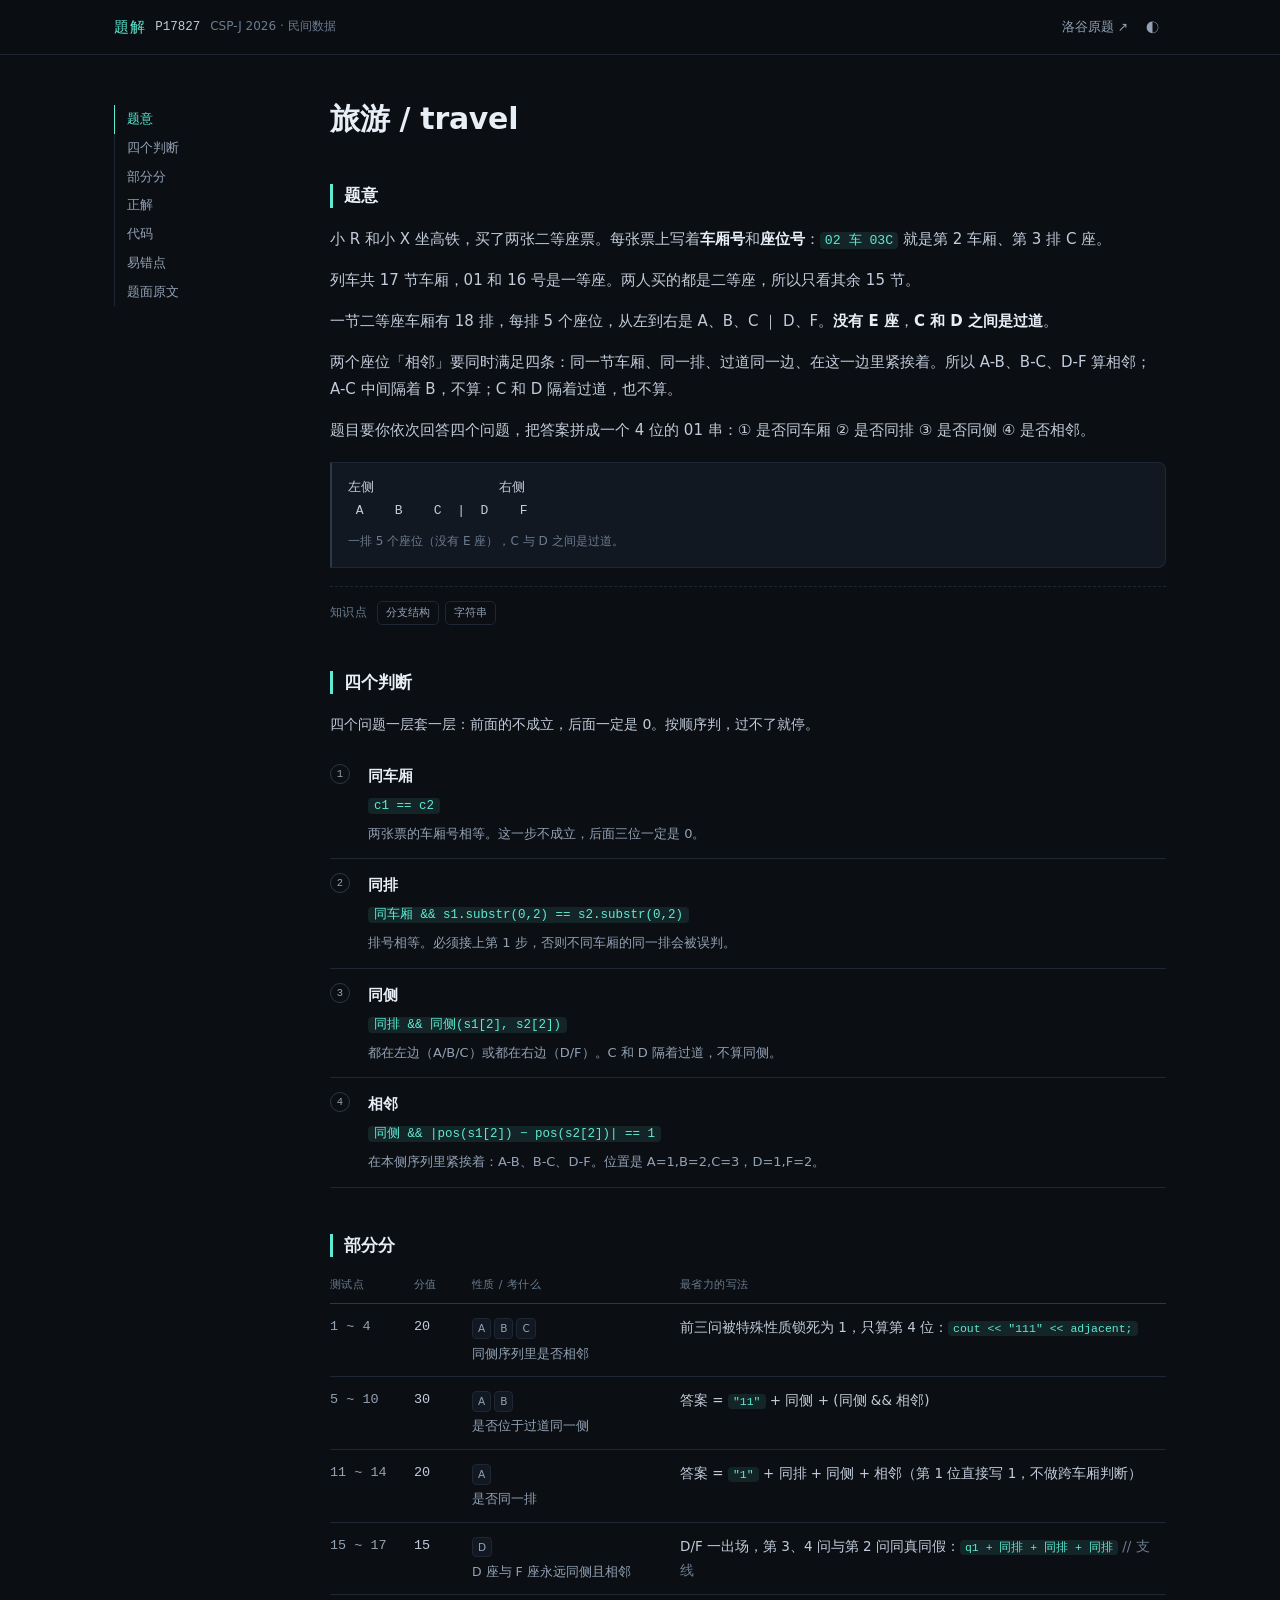
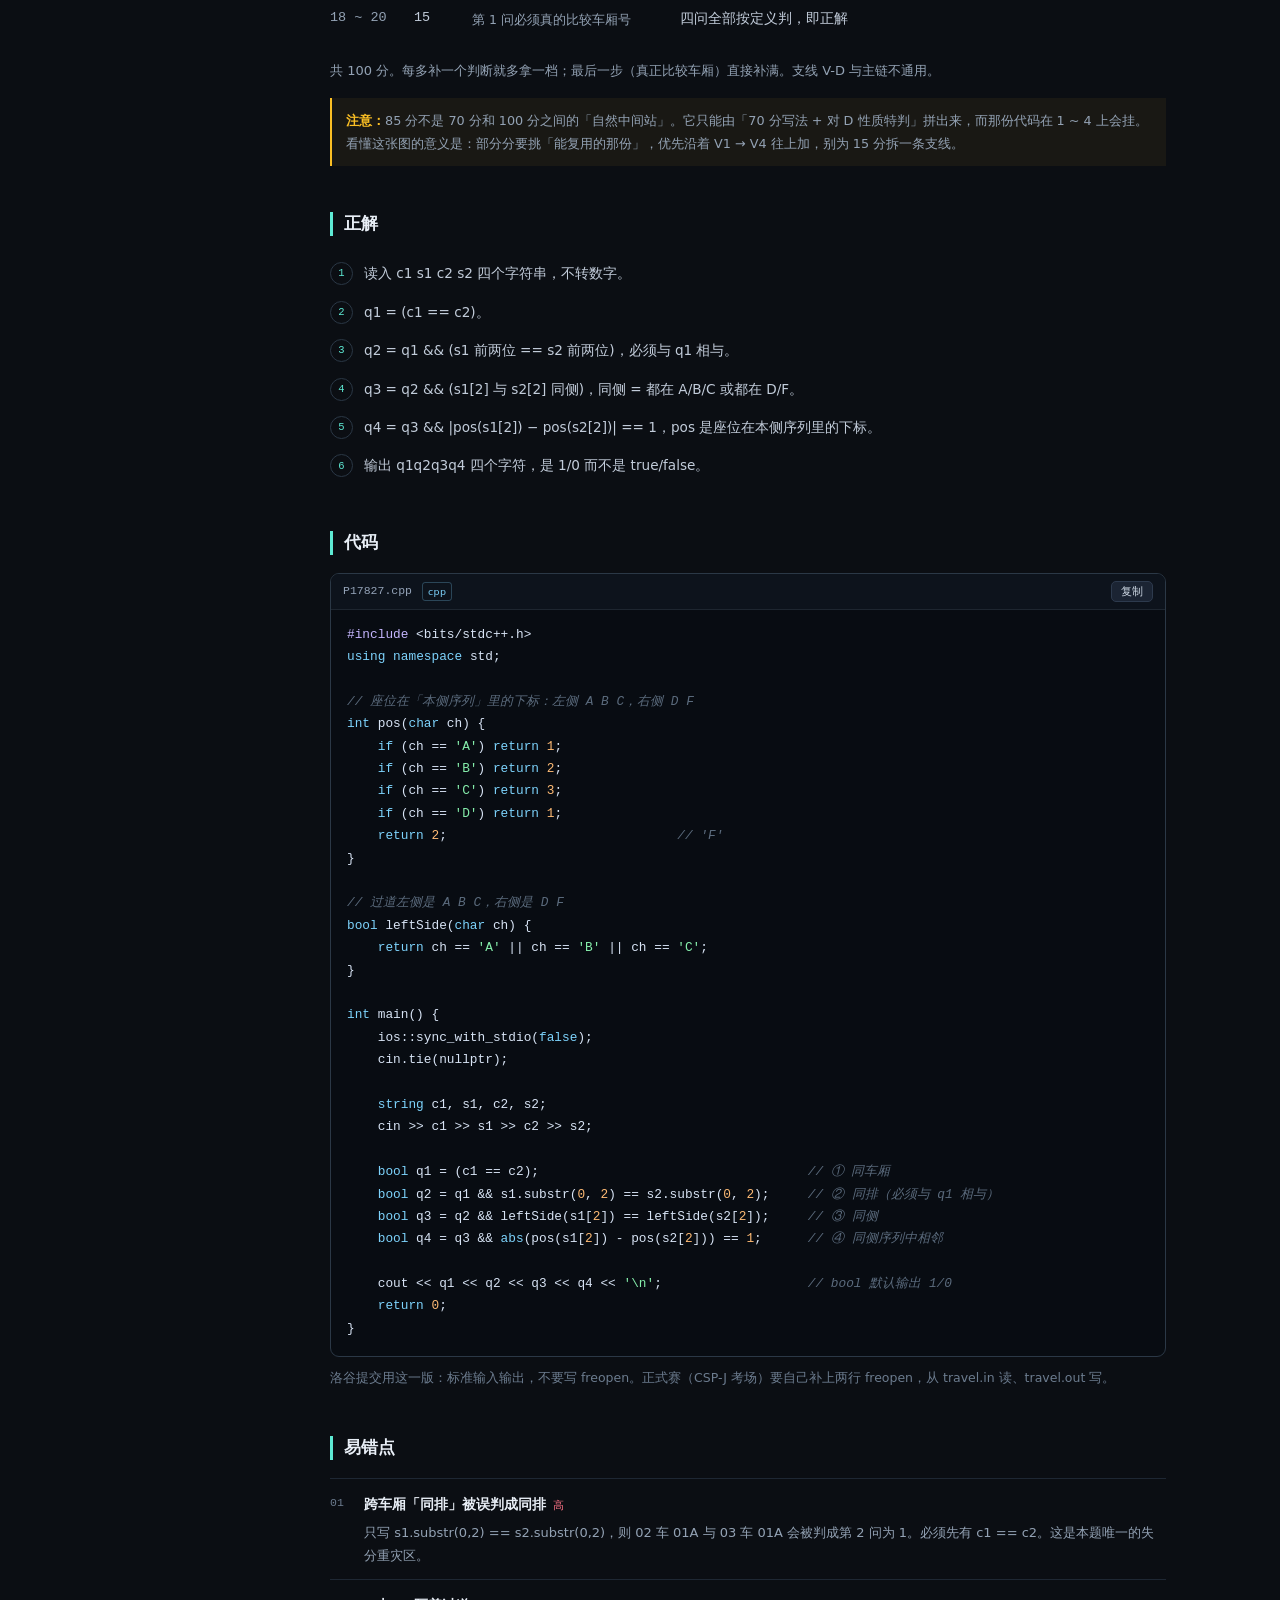
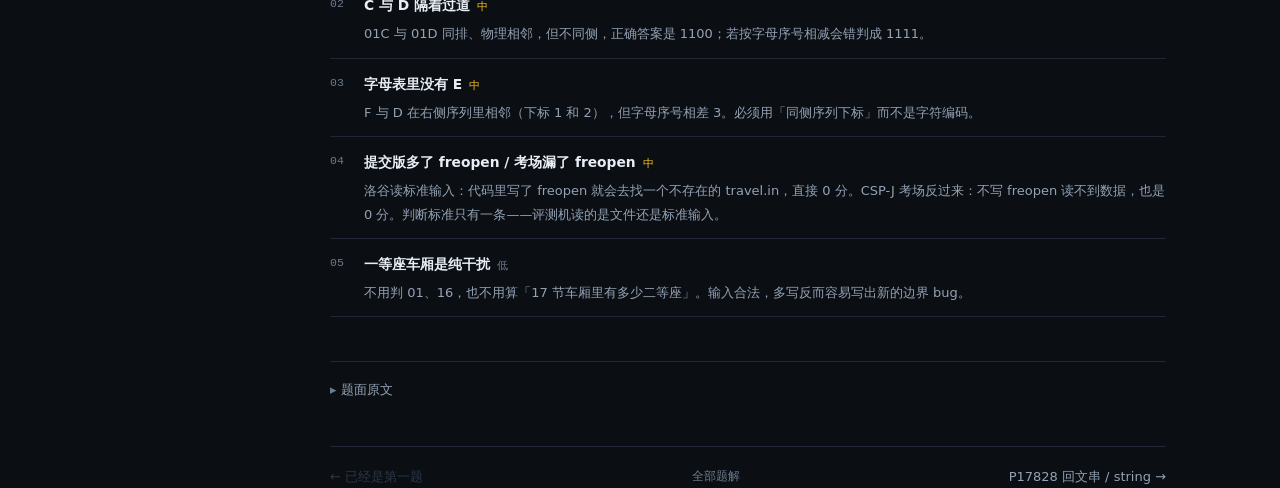
==== problem.html @ 6dc2971e "题解集：CSP-J 2026 P17827-P17830（静态站 + 构建/校验脚本）" ====
<!DOCTYPE html>
<html lang="zh-CN" data-theme="dark">
<head>
<meta charset="utf-8">
<meta name="viewport" content="width=device-width, initial-scale=1">
<title>题解</title>
<link rel="stylesheet" href="assets/style.css">
<link rel="icon" href="data:image/svg+xml,<svg xmlns='http://www.w3.org/2000/svg' viewBox='0 0 100 100'><rect width='100' height='100' rx='24' fill='%230f1720'/><text x='50' y='72' font-size='58' text-anchor='middle' fill='%235eead4' font-family='serif'>題</text></svg>">
</head>
<body data-page="problem">

<header class="site-head">
  <div class="wrap wide head-inner">
    <a class="brand" href="index.html">題解</a>
    <span class="pid" id="pid"></span>
    <span class="crumb" id="crumb"></span>
    <span class="spacer"></span>
    <a class="ghost-link" id="srcLink" href="#" target="_blank" rel="noopener">洛谷原题 ↗</a>
    <button class="icon-btn" id="btnTheme" title="切换深色 / 浅色" aria-label="切换主题">◐</button>
  </div>
</header>

<main class="layout">

  <aside class="toc" id="toc" aria-label="本页目录"></aside>

  <div class="content">

  <div class="hero">
    <h1 id="title"></h1>
  </div>

  <section id="summary">
    <h2>题意</h2>
    <div id="summaryBody"></div>
    <div id="figure"></div>
    <div class="kline">
      <span class="kline-label">知识点</span>
      <div class="tags" id="tagRow"></div>
    </div>
  </section>

  <section id="points">
    <h2 id="pointsTitle"></h2>
    <div id="pointsBody"></div>
  </section>

  <section id="partial" hidden>
    <h2>部分分</h2>
    <div id="partialBody"></div>
  </section>

  <section id="solution">
    <h2>正解</h2>
    <div id="solutionBody"></div>
  </section>

  <section id="code">
    <h2>代码</h2>
    <div id="codeBody"></div>
  </section>

  <section id="pitfalls">
    <h2>易错点</h2>
    <div id="pitfallBody"></div>
  </section>

  <details class="statement" id="statement">
    <summary>题面原文</summary>
    <div id="statementBody"></div>
  </details>

  <nav class="pager" id="pager"></nav>

  </div>
</main>

<div class="toast" id="toast" role="status" aria-live="polite"></div>

<script src="assets/data.js"></script>
<script src="assets/common.js"></script>
<script src="assets/problem.js"></script>
</body>
</html>
---- assets/style.css ----
/* ============================================================
   题解站 · 样式
   两页共用：index.html（列表）、problem.html（详情）
   ============================================================ */

:root[data-theme="dark"] {
  --bg: #0b0e13;
  --text: #e8eef6;
  --text-2: #c2ccda;
  --muted: #93a2b4;
  --dim: #6c7c8f;
  --line: #1e2733;
  --line-2: #2b3846;
  --soft: #121822;
  --accent: #5eead4;
  --accent-2: #a5b4fc;
  --accent-soft: rgba(94, 234, 212, .10);
  --warn: #fbbf24;
  --danger: #fb7185;
  --ok: #4ade80;
  --code-bg: #080c12;
  --code-head: #0d131c;
  --tk-com: #5b6b7d;
  --tk-str: #86efac;
  --tk-pre: #c4b5fd;
  --tk-kw: #7dd3fc;
  --tk-num: #fdba74;
}

:root[data-theme="light"] {
  --bg: #f7f8fa;
  --text: #12161d;
  --text-2: #2c3745;
  --muted: #5a6675;
  --dim: #8592a3;
  --line: #e3e7ee;
  --line-2: #cfd6e0;
  --soft: #ffffff;
  --accent: #0f766e;
  --accent-2: #4f46e5;
  --accent-soft: rgba(15, 118, 110, .08);
  --warn: #b45309;
  --danger: #be123c;
  --ok: #15803d;
  --code-bg: #0f172a;
  --code-head: #141e33;
  --tk-com: #64748b;
  --tk-str: #86efac;
  --tk-pre: #c4b5fd;
  --tk-kw: #7dd3fc;
  --tk-num: #fdba74;
}

* { box-sizing: border-box; }

html { scroll-behavior: smooth; }
@media (prefers-reduced-motion: reduce) {
  html { scroll-behavior: auto; }
}

body {
  margin: 0;
  background: var(--bg);
  color: var(--text);
  font-family: "Inter", "HarmonyOS Sans SC", "PingFang SC", "Microsoft YaHei", system-ui, -apple-system, sans-serif;
  font-size: 15px;
  line-height: 1.8;
  -webkit-font-smoothing: antialiased;
}

a { color: inherit; text-decoration: none; }

code, pre, .mono {
  font-family: "JetBrains Mono", "Cascadia Code", Consolas, ui-monospace, monospace;
  font-variant-ligatures: none;
  font-feature-settings: "calt" 0, "liga" 0;
}

.wrap { max-width: 840px; margin: 0 auto; padding: 0 24px; }
.wrap.wide { max-width: 1100px; }

/* ---------- 详情页布局：左侧目录 + 正文 ---------- */
.layout {
  display: grid;
  grid-template-columns: 176px minmax(0, 1fr);
  gap: 40px;
  max-width: 1100px;
  margin: 0 auto;
  padding: 0 24px;
}
.content { min-width: 0; }

.toc {
  position: sticky; top: 84px; align-self: start;
  margin-top: 50px;
  font-size: 12.5px; line-height: 1.5;
}
.toc a {
  display: block; padding: 5px 0 5px 12px;
  color: var(--muted);
  border-left: 1px solid var(--line);
  transition: color .12s ease, border-color .12s ease;
}
.toc a:hover { color: var(--text-2); }
.toc a.active { color: var(--accent); border-left-color: var(--accent); }

section, details.statement { scroll-margin-top: 76px; }

/* ---------- 顶栏 ---------- */
.site-head {
  position: sticky; top: 0; z-index: 20;
  background: color-mix(in srgb, var(--bg) 88%, transparent);
  backdrop-filter: blur(12px);
  border-bottom: 1px solid var(--line);
}
.head-inner { display: flex; align-items: center; gap: 10px; height: 54px; }
.brand {
  font-family: "Songti SC", "SimSun", serif;
  font-size: 15px; color: var(--accent); letter-spacing: .04em;
}
.pid { font-family: "JetBrains Mono", Consolas, monospace; font-size: 12.5px; color: var(--text-2); }
.crumb { font-size: 12px; color: var(--dim); }
.spacer { flex: 1; }
.ghost-link { font-size: 12.5px; color: var(--muted); }
.ghost-link:hover { color: var(--accent); }
.icon-btn {
  appearance: none; cursor: pointer; width: 28px; height: 28px;
  border-radius: 7px; font-size: 13px; line-height: 1;
  color: var(--muted); background: transparent; border: 1px solid transparent;
}
.icon-btn:hover { color: var(--text); border-color: var(--line); }

/* ---------- 头部 ---------- */
.hero { padding: 44px 0 0; }
.hero h1 {
  margin: 0;
  font-size: clamp(24px, 3.4vw, 30px);
  font-weight: 650; line-height: 1.3; letter-spacing: -.01em;
}

/* ---------- 区块 ---------- */
section { margin-top: 46px; }
section h2 {
  margin: 0 0 18px; padding-left: 11px;
  font-size: 17px; font-weight: 650; line-height: 1.4;
  border-left: 3px solid var(--accent);
}

p { margin: 0 0 14px; color: var(--text-2); }
strong { color: var(--text); font-weight: 600; }

p code, li code, td code, .ex-row code {
  font-size: .88em;
  padding: 1px 5px;
  border-radius: 4px;
  color: var(--accent);
  background: var(--accent-soft);
  white-space: nowrap;
}

/* ---------- 标签 ---------- */
.tags { display: flex; gap: 6px; flex-wrap: wrap; }
.tag {
  font-size: 11px; padding: 1px 8px; border-radius: 5px;
  color: var(--muted); border: 1px solid var(--line);
}

/* ---------- 示意图 ---------- */
.figure {
  margin: 18px 0 0; padding: 14px 16px;
  border: 1px solid var(--line);
  border-left: 2px solid var(--line-2);
  border-radius: 0 8px 8px 0;
  background: var(--soft);
  overflow-x: auto;
}
.figure pre {
  margin: 0; padding: 0; background: none;
  font-size: 13px; line-height: 1.75;
  color: var(--text-2); white-space: pre;
}
.fig-note { margin: 9px 0 0; font-size: 12px; color: var(--dim); }

.kline {
  display: flex; align-items: center; gap: 10px; flex-wrap: wrap;
  margin-top: 18px; padding-top: 14px;
  border-top: 1px dashed var(--line);
}
.kline-label { font-size: 11.5px; color: var(--dim); letter-spacing: .04em; }

.points-intro { margin: 0 0 12px; font-size: 14px; color: var(--text-2); }

/* ---------- 关键结论 ---------- */
.jrow {
  display: grid; grid-template-columns: 26px 1fr;
  gap: 12px; padding: 13px 0;
  border-bottom: 1px solid var(--line);
}
.jrow:first-child { border-top: 1px solid var(--line); }
.jrow .jn {
  width: 20px; height: 20px; margin-top: 1px;
  display: grid; place-items: center;
  border: 1px solid var(--line-2); border-radius: 50%;
  font-family: "JetBrains Mono", Consolas, monospace;
  font-size: 10.5px; color: var(--muted);
}
.jrow b { display: block; font-size: 14.5px; font-weight: 600; margin-bottom: 2px; }
.jrow code {
  font-size: 12.5px; color: var(--accent);
  background: var(--accent-soft); padding: 1px 6px; border-radius: 4px;
}
.jrow p { margin: 4px 0 0; font-size: 13px; color: var(--muted); }

/* ---------- 表格 ---------- */
table { width: 100%; border-collapse: collapse; font-size: 13.5px; }
thead th {
  text-align: left; font-weight: 500; font-size: 11px;
  color: var(--dim); letter-spacing: .04em;
  padding: 0 10px 8px 0;
  border-bottom: 1px solid var(--line-2);
  white-space: nowrap;
}
tbody td {
  padding: 11px 10px 11px 0;
  border-bottom: 1px solid var(--line);
  color: var(--text-2); vertical-align: top;
}
tbody tr:last-child td { border-bottom: 0; }
td.num { font-family: "JetBrains Mono", Consolas, monospace; }
td.mono { font-family: "JetBrains Mono", Consolas, monospace; white-space: nowrap; color: var(--muted); }
td.how code { font-size: 11.5px; }

#partial th:nth-child(1), #partial td:nth-child(1) { width: 84px; }
#partial th:nth-child(2), #partial td:nth-child(2) { width: 58px; }
#partial th:nth-child(3), #partial td:nth-child(3) { width: 208px; }

.ptag {
  display: inline-block; font-size: 10.5px; padding: 0 5px; margin-right: 3px;
  border-radius: 4px; color: var(--muted); background: var(--soft);
  border: 1px solid var(--line);
}
.ftag { font-size: 12.5px; color: var(--muted); }

.note {
  margin-top: 16px; padding: 11px 14px;
  font-size: 12.8px; color: var(--muted);
  border-left: 2px solid var(--warn);
  background: color-mix(in srgb, var(--warn) 6%, transparent);
}
.note b { color: var(--warn); font-weight: 600; }

/* ---------- 正解 ---------- */
.beginner {
  padding: 16px 18px; margin-bottom: 20px;
  border: 1px solid var(--line);
  border-left: 2px solid var(--accent-2);
  border-radius: 0 8px 8px 0;
  background: var(--soft);
}
.beginner-head {
  display: flex; align-items: center; gap: 8px;
  font-size: 13px; font-weight: 600; margin-bottom: 9px;
}
.beginner-head span {
  font-size: 10px; font-weight: 400; letter-spacing: .04em;
  color: var(--accent-2);
  border: 1px solid color-mix(in srgb, var(--accent-2) 35%, transparent);
  padding: 0 6px; border-radius: 4px;
}
.beginner ol { margin: 0; padding-left: 19px; }
.beginner li { font-size: 13.4px; color: var(--text-2); margin-bottom: 5px; }
.beginner p {
  margin: 11px 0 0; padding-top: 10px;
  border-top: 1px dashed var(--line);
  font-size: 12.8px; color: var(--muted);
}

.steps { counter-reset: s; margin: 0; padding: 0; list-style: none; }
.steps li {
  counter-increment: s; position: relative;
  padding: 7px 0 7px 34px;
  font-size: 13.6px; color: var(--text-2);
}
.steps li::before {
  content: counter(s);
  position: absolute; left: 0; top: 8px;
  width: 21px; height: 21px; border-radius: 50%;
  display: grid; place-items: center;
  font-family: "JetBrains Mono", Consolas, monospace;
  font-size: 10.5px; color: var(--accent);
  border: 1px solid var(--line-2);
}

.small-note { margin-top: 16px; font-size: 13px; color: var(--muted); }
.small-note b { color: var(--text-2); font-weight: 600; }

/* ---------- 代码 ---------- */
.code-box {
  border-radius: 9px; overflow: hidden;
  border: 1px solid var(--line-2);
  background: var(--code-bg);
}
.code-head {
  display: flex; align-items: center; gap: 10px;
  padding: 7px 12px;
  background: var(--code-head);
  border-bottom: 1px solid rgba(148, 163, 184, .13);
}
.code-head .fname {
  font-family: "JetBrains Mono", Consolas, monospace;
  font-size: 11.5px; color: #94a3b8;
}
.code-head .lang {
  font-size: 9.5px; padding: 0 5px; border-radius: 3px;
  color: #7dd3fc; border: 1px solid #7dd3fc44; letter-spacing: .04em;
}
.copy {
  margin-left: auto; appearance: none; cursor: pointer;
  font-family: inherit; font-size: 11px;
  padding: 2px 9px; border-radius: 5px;
  color: #cbd5e1; background: #1b2433; border: 1px solid #2d3a4d;
}
.copy:hover { color: #fff; background: #2d3a4d; }
.copy.ok { color: #86efac; border-color: #4ade8055; }

pre {
  margin: 0; padding: 14px 16px 16px;
  overflow-x: auto;
  font-size: 12.8px; line-height: 1.75;
  color: #d7e3f4;
  tab-size: 4;
}
pre code {
  display: block; padding: 0; margin: 0;
  background: none; border: 0;
  color: inherit; font-size: inherit; line-height: inherit;
  white-space: pre;
}
pre::-webkit-scrollbar { height: 8px; }
pre::-webkit-scrollbar-thumb { background: #2b3a4d; border-radius: 4px; }

.tk-com { color: var(--tk-com); font-style: italic; }
.tk-str { color: var(--tk-str); }
.tk-pre { color: var(--tk-pre); }
.tk-kw { color: var(--tk-kw); }
.tk-num { color: var(--tk-num); }

.code-note { margin: 10px 0 0; font-size: 12.5px; color: var(--dim); }

/* ---------- 易错点 ---------- */
.pit {
  display: grid; grid-template-columns: 24px 1fr;
  gap: 10px; padding: 12px 0;
  border-bottom: 1px solid var(--line);
}
.pit:first-child { border-top: 1px solid var(--line); }
.pit .idx {
  font-family: "JetBrains Mono", Consolas, monospace;
  font-size: 11.5px; color: var(--dim); padding-top: 2px;
}
.pit b { font-size: 13.8px; font-weight: 600; }
.pit .sev { font-size: 10.5px; margin-left: 7px; font-weight: 400; }
.pit .sev.high { color: var(--danger); }
.pit .sev.mid { color: var(--warn); }
.pit .sev.low { color: var(--dim); }
.pit p { margin: 3px 0 0; font-size: 13px; color: var(--muted); }

/* ---------- 题面 ---------- */
details.statement { margin-top: 44px; border-top: 1px solid var(--line); padding-top: 16px; }
details.statement summary { cursor: pointer; list-style: none; font-size: 13px; color: var(--muted); }
details.statement summary::-webkit-details-marker { display: none; }
details.statement summary::before { content: "▸ "; color: var(--dim); }
details.statement[open] summary::before { content: "▾ "; }
details.statement[open] summary { margin-bottom: 14px; }
details.statement p { font-size: 13.2px; color: var(--muted); }

/* ---------- 翻页 ---------- */
.pager {
  display: flex; align-items: center; justify-content: space-between;
  gap: 12px; margin-top: 44px; padding-top: 18px;
  border-top: 1px solid var(--line);
  font-size: 13px;
}
.pager a { color: var(--muted); }
.pager a:hover { color: var(--accent); }
.pager .mid { color: var(--dim); font-size: 12px; }
.pager .disabled { color: var(--line-2); }

/* ---------- 列表页 ---------- */
.toolbar {
  display: flex; align-items: center; gap: 14px;
  margin: 32px 0 6px;
}
.search {
  flex: 1; appearance: none;
  height: 38px; padding: 0 12px;
  font-family: inherit; font-size: 14px;
  color: var(--text); background: var(--soft);
  border: 1px solid var(--line-2); border-radius: 8px;
  outline: none;
}
.search::placeholder { color: var(--dim); }
.search:focus { border-color: var(--accent); }
.count { font-size: 12px; color: var(--dim); white-space: nowrap; }

.plist { list-style: none; margin: 0; padding: 0; border-top: 1px solid var(--line); }
.pitem {
  display: grid; grid-template-columns: 76px minmax(0, 1fr);
  gap: 14px; align-items: baseline;
  padding: 14px 6px;
  border-bottom: 1px solid var(--line);
  transition: background .12s ease;
}
.pitem:hover { background: color-mix(in srgb, var(--accent) 4%, transparent); }
.pitem .p-id {
  font-family: "JetBrains Mono", Consolas, monospace;
  font-size: 12.5px; color: var(--muted);
}
.p-main { min-width: 0; }
.pitem .p-title { display: block; font-size: 14.5px; color: var(--text); }
.p-meta { display: flex; align-items: center; gap: 6px; flex-wrap: wrap; margin-top: 4px; }
.p-sub { font-size: 11.5px; color: var(--dim); margin-left: 4px; }
.empty { margin-top: 28px; font-size: 13px; color: var(--dim); }

/* ---------- Toast ---------- */
.toast {
  position: fixed; left: 50%; bottom: 24px; transform: translate(-50%, 10px);
  padding: 7px 15px; border-radius: 8px;
  font-size: 12.5px; color: var(--text);
  background: var(--soft); border: 1px solid var(--line-2);
  opacity: 0; pointer-events: none; transition: .2s ease; z-index: 40;
}
.toast.show { opacity: 1; transform: translate(-50%, 0); }

@media (max-width: 1080px) {
  .layout { grid-template-columns: minmax(0, 1fr); }
  .toc { display: none; }
}

@media (max-width: 640px) {
  .wrap { padding: 0 16px; }
  .crumb { display: none; }
  .pitem { grid-template-columns: 72px minmax(0, 1fr); }
}
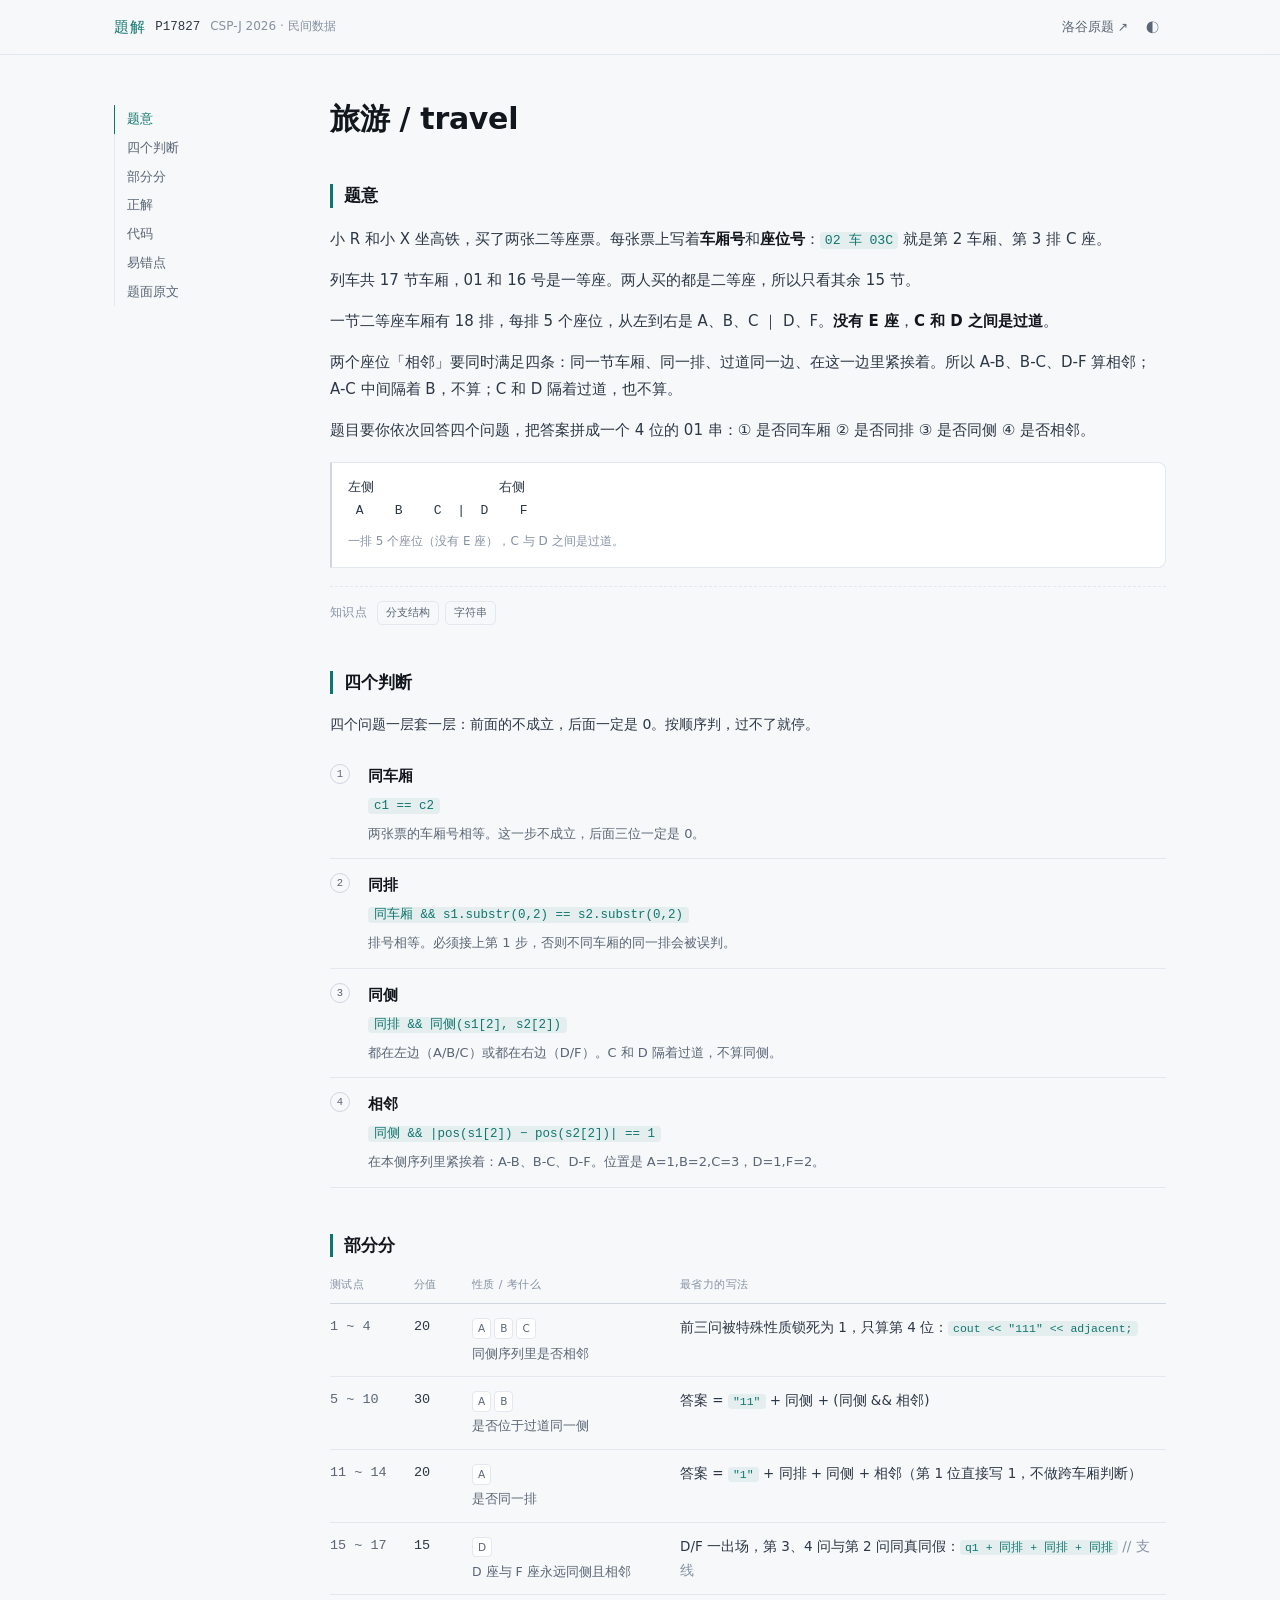
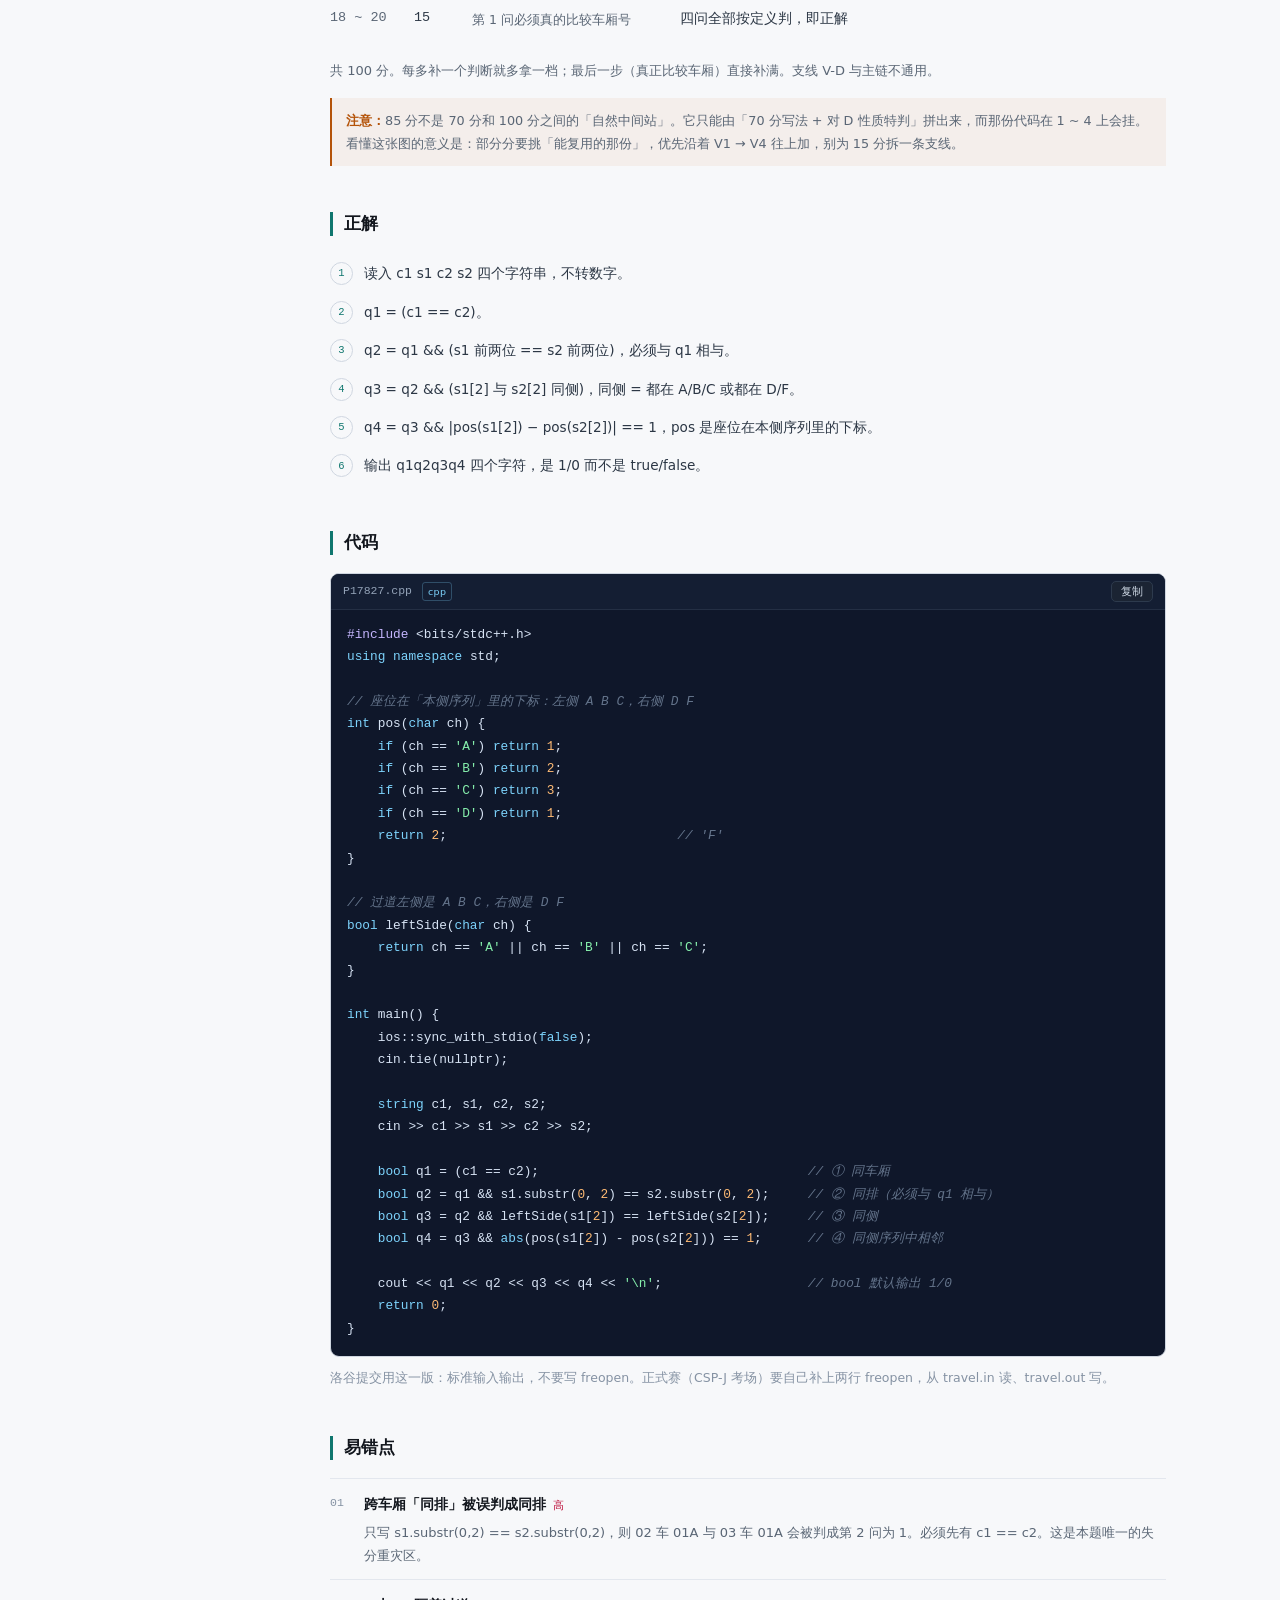
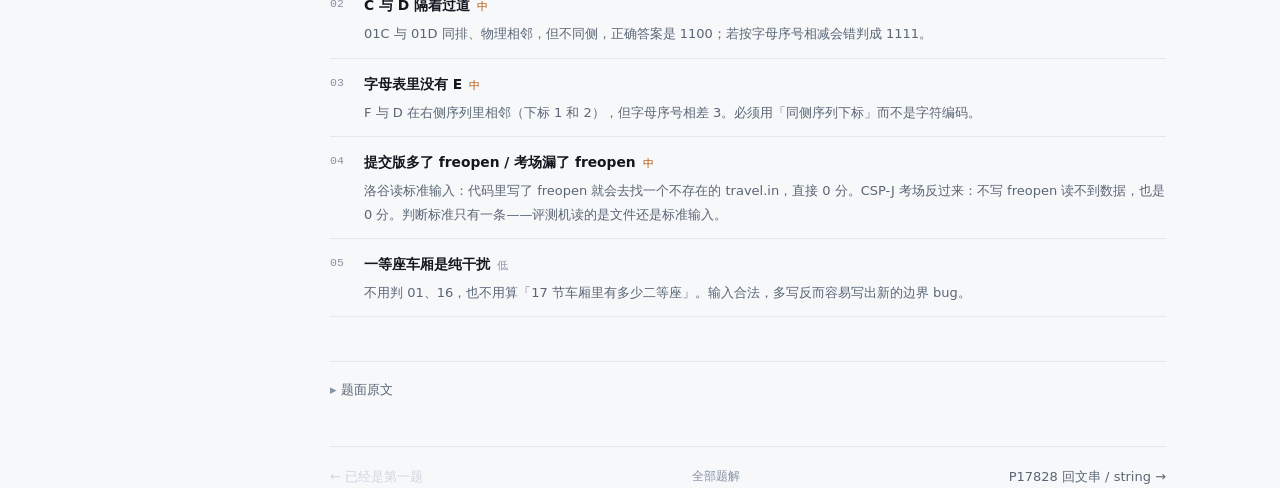
==== commit 0d678a8c: "默认主题改为浅色" ====
--- a/problem.html
+++ b/problem.html
@@ -1,5 +1,5 @@
 <!DOCTYPE html>
-<html lang="zh-CN" data-theme="dark">
+<html lang="zh-CN" data-theme="light">
 <head>
 <meta charset="utf-8">
 <meta name="viewport" content="width=device-width, initial-scale=1">
